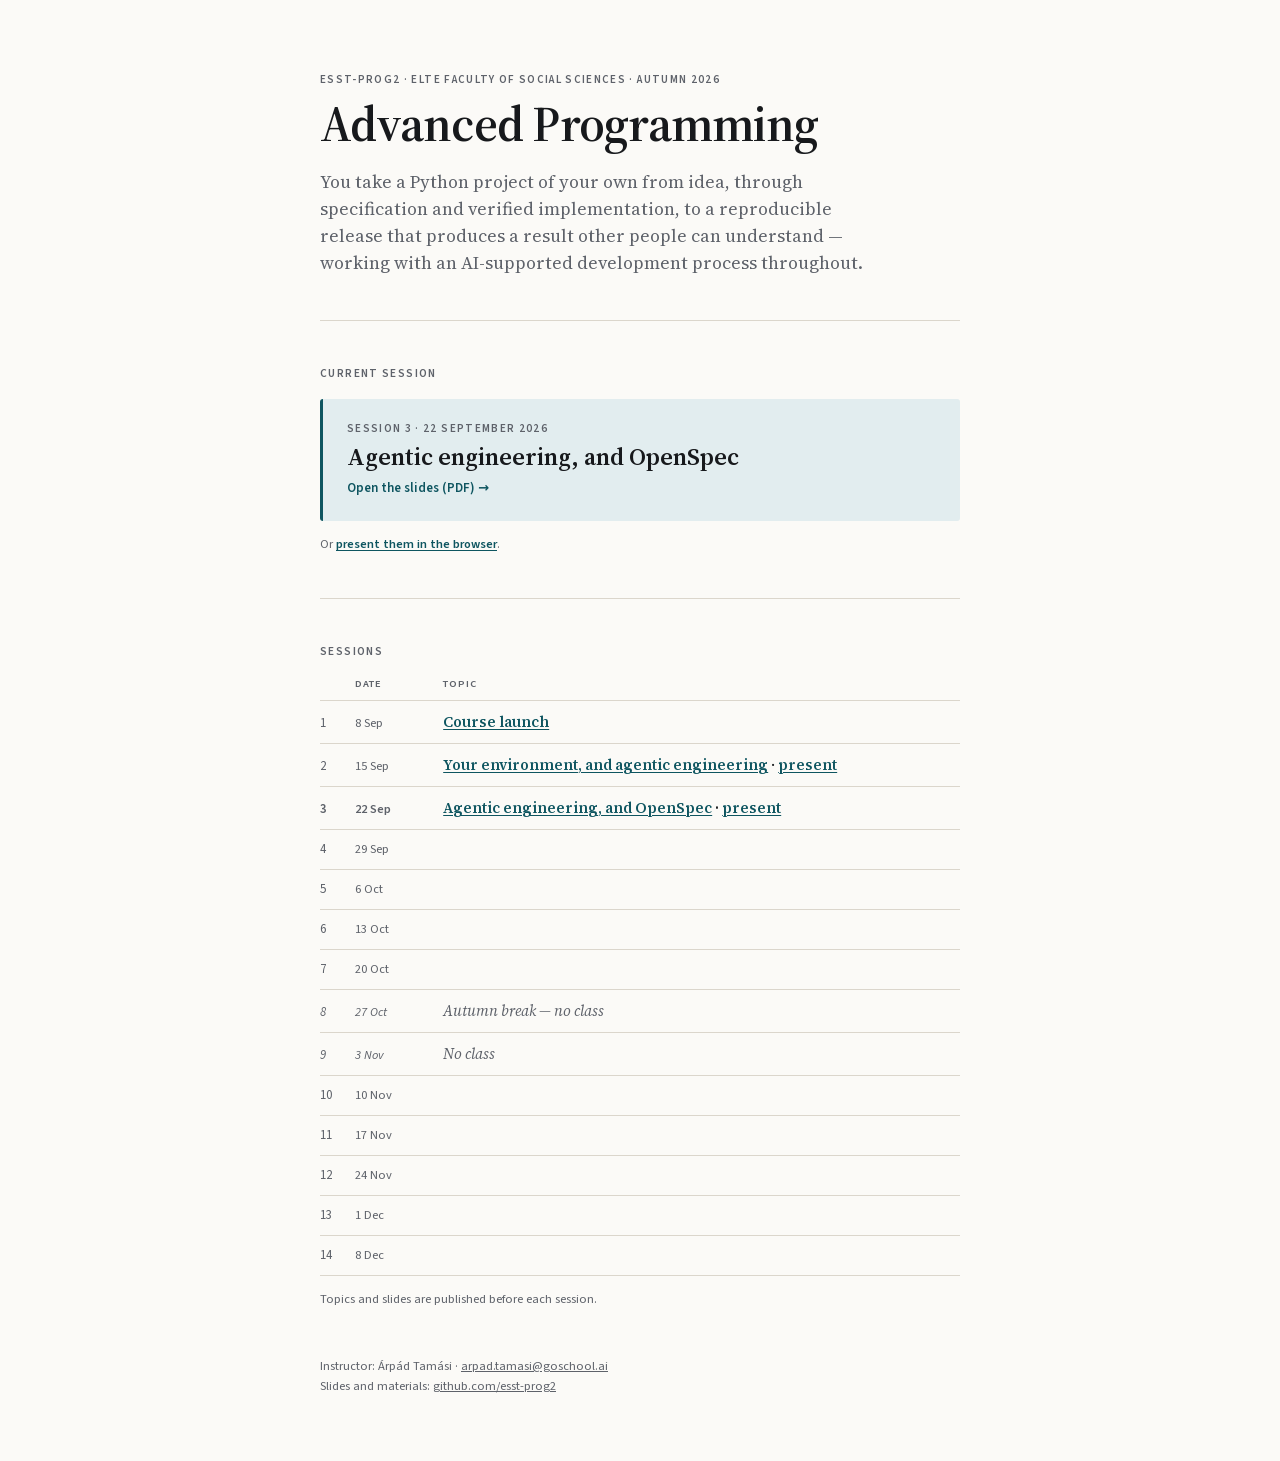
==== index.html @ 3ba5f566 "Session 3 slides: agentic engineering and OpenSpec (HTML without notes, PDF)" ====
<!doctype html>
<html lang="en">
<meta charset="utf-8">
<meta name="viewport" content="width=device-width, initial-scale=1">
<title>Advanced Programming (ESST-PROG2) — ELTE, Autumn 2026</title>
<meta name="description" content="Course page: slides, sessions and materials. ELTE TáTK, Department of Statistics, 2026/27/1.">
<link rel="stylesheet" href="betuk/betuk.css">
<style>
:root{
  --papir:#FBFAF7; --papir-melyebb:#F1EEE7; --tinta:#17191C; --tinta-halvany:#5E626A;
  --vonal:#DBD6CC; --allitas:#9A6B10; --allitas-halvany:#F6EEDC;
  --meres:#0E5560; --meres-halvany:#E2EDEF;
  --betu-proza:"Source Serif 4",Charter,Georgia,serif;
  --betu-jelzes:"Source Sans 3",-apple-system,"Segoe UI",system-ui,sans-serif;
  --betu-kod:"Source Code Pro",ui-monospace,Menlo,monospace;
}
@media (prefers-color-scheme:dark){
  :root{
    --papir:#14161A; --papir-melyebb:#1E2127; --tinta:#F2F0EB; --tinta-halvany:#A2A7B0;
    --vonal:#343941; --allitas:#E0B45A; --allitas-halvany:#2A2418;
    --meres:#7FC3CE; --meres-halvany:#12262B;
  }
}
*{box-sizing:border-box}
body{margin:0;background:var(--papir);color:var(--tinta);
  font-family:var(--betu-proza);font-size:19px;line-height:1.5;
  -webkit-font-smoothing:antialiased}
.wrap{max-width:44rem;margin:0 auto;padding:clamp(2rem,6vw,4.5rem) clamp(1.1rem,5vw,2rem) 4rem}
.jelzes{font-family:var(--betu-jelzes);font-size:.7rem;font-weight:600;
  letter-spacing:.12em;text-transform:uppercase;color:var(--tinta-halvany)}
h1{font-size:clamp(2.1rem,7vw,3.1rem);line-height:1.1;font-weight:600;
  margin:.5rem 0 0;letter-spacing:-.015em}
.lead{font-size:1.12rem;color:var(--tinta-halvany);margin:1.1rem 0 0;max-width:34rem}
hr{border:0;border-top:1px solid var(--vonal);margin:2.75rem 0}
h2{font-family:var(--betu-jelzes);font-size:.72rem;font-weight:600;letter-spacing:.12em;
  text-transform:uppercase;color:var(--tinta-halvany);margin:0 0 1rem}

/* current session card */
.most{display:block;text-decoration:none;color:inherit;
  background:var(--meres-halvany);border-left:3px solid var(--meres);
  padding:1.4rem 1.5rem;border-radius:3px;transition:transform .12s ease}
.most:hover{transform:translateX(2px)}
.most .cim{font-size:1.5rem;font-weight:600;line-height:1.2;margin:.3rem 0 .45rem}
.most .nyil{font-family:var(--betu-jelzes);font-size:.82rem;font-weight:600;color:var(--meres)}

/* schedule */
table{width:100%;border-collapse:collapse;font-size:.92rem}
th{font-family:var(--betu-jelzes);font-size:.66rem;font-weight:600;letter-spacing:.1em;
  text-transform:uppercase;color:var(--tinta-halvany);text-align:left;
  padding:0 .7rem .5rem 0;border-bottom:1px solid var(--vonal)}
td{padding:.62rem .7rem .62rem 0;border-bottom:1px solid var(--vonal);vertical-align:baseline}
td:first-child{font-family:var(--betu-jelzes);font-size:.8rem;color:var(--tinta-halvany);
  width:2.2rem;font-variant-numeric:tabular-nums}
td.datum{font-family:var(--betu-jelzes);font-size:.78rem;color:var(--tinta-halvany);
  white-space:nowrap;width:5.5rem}
tr.szunet td{color:var(--tinta-halvany);font-style:italic}
tr.most-sor td{font-weight:600}
a{color:var(--meres)}
a.dia{font-weight:600;text-decoration-thickness:1px;text-underline-offset:2px}
.megj{font-family:var(--betu-jelzes);font-size:.78rem;color:var(--tinta-halvany);margin:.9rem 0 0}
footer{margin-top:3rem;font-family:var(--betu-jelzes);font-size:.78rem;
  color:var(--tinta-halvany);line-height:1.6}
footer a{color:var(--tinta-halvany)}
</style>

<div class="wrap">
  <header>
    <div class="jelzes">ESST-PROG2 · ELTE Faculty of Social Sciences · Autumn 2026</div>
    <h1>Advanced&nbsp;Programming</h1>
    <p class="lead">You take a Python project of your own from idea, through
    specification and verified implementation, to a reproducible release that
    produces a result other people can understand — working with an AI-supported
    development process throughout.</p>
  </header>

  <hr>

  <h2>Current session</h2>
  <a class="most" href="03.pdf">
    <div class="jelzes">Session 3 · 22 September 2026</div>
    <div class="cim">Agentic engineering, and OpenSpec</div>
    <div class="nyil">Open the slides (PDF) →</div>
  </a>
  <p class="megj">Or <a class="dia" href="03.html">present them in the browser</a>.</p>

  <hr>

  <h2>Sessions</h2>
  <table>
    <thead><tr><th></th><th>Date</th><th>Topic</th></tr></thead>
    <tbody>
      <tr><td>1</td><td class="datum">8 Sep</td><td><a class="dia" href="01.pdf">Course launch</a></td></tr>
      <tr><td>2</td><td class="datum">15 Sep</td><td><a class="dia" href="02.pdf">Your environment, and agentic engineering</a> · <a class="dia" href="02.html">present</a></td></tr>
      <tr class="most-sor"><td>3</td><td class="datum">22 Sep</td><td><a class="dia" href="03.pdf">Agentic engineering, and OpenSpec</a> · <a class="dia" href="03.html">present</a></td></tr>
      <tr><td>4</td><td class="datum">29 Sep</td><td></td></tr>
      <tr><td>5</td><td class="datum">6 Oct</td><td></td></tr>
      <tr><td>6</td><td class="datum">13 Oct</td><td></td></tr>
      <tr><td>7</td><td class="datum">20 Oct</td><td></td></tr>
      <tr class="szunet"><td>8</td><td class="datum">27 Oct</td><td>Autumn break — no class</td></tr>
      <tr class="szunet"><td>9</td><td class="datum">3 Nov</td><td>No class</td></tr>
      <tr><td>10</td><td class="datum">10 Nov</td><td></td></tr>
      <tr><td>11</td><td class="datum">17 Nov</td><td></td></tr>
      <tr><td>12</td><td class="datum">24 Nov</td><td></td></tr>
      <tr><td>13</td><td class="datum">1 Dec</td><td></td></tr>
      <tr><td>14</td><td class="datum">8 Dec</td><td></td></tr>
    </tbody>
  </table>
  <p class="megj">Topics and slides are published before each session.</p>

  <footer>
    Instructor: Árpád Tamási · <a href="mailto:arpad.tamasi@goschool.ai">arpad.tamasi@goschool.ai</a><br>
    Slides and materials: <a href="https://github.com/esst-prog2">github.com/esst-prog2</a>
  </footer>
</div>
---- betuk/betuk.css ----
/* Source Serif 4 · latin-ext · italic */
@font-face {
  font-family: 'Source Serif 4';
  font-style: italic;
  font-weight: 300 700;
  font-display: swap;
  src: url(./SourceSerif4-latin-ext-italic.woff2) format('woff2');
  unicode-range: U+0100-02BA, U+02BD-02C5, U+02C7-02CC, U+02CE-02D7, U+02DD-02FF, U+0304, U+0308, U+0329, U+1D00-1DBF, U+1E00-1E9F, U+1EF2-1EFF, U+2020, U+20A0-20AB, U+20AD-20C0, U+2113, U+2C60-2C7F, U+A720-A7FF;
}

/* Source Serif 4 · latin · italic */
@font-face {
  font-family: 'Source Serif 4';
  font-style: italic;
  font-weight: 300 700;
  font-display: swap;
  src: url(./SourceSerif4-latin-italic.woff2) format('woff2');
  unicode-range: U+0000-00FF, U+0131, U+0152-0153, U+02BB-02BC, U+02C6, U+02DA, U+02DC, U+0304, U+0308, U+0329, U+2000-206F, U+20AC, U+2122, U+2191, U+2193, U+2212, U+2215, U+FEFF, U+FFFD;
}

/* Source Serif 4 · latin-ext */
@font-face {
  font-family: 'Source Serif 4';
  font-style: normal;
  font-weight: 300 700;
  font-display: swap;
  src: url(./SourceSerif4-latin-ext.woff2) format('woff2');
  unicode-range: U+0100-02BA, U+02BD-02C5, U+02C7-02CC, U+02CE-02D7, U+02DD-02FF, U+0304, U+0308, U+0329, U+1D00-1DBF, U+1E00-1E9F, U+1EF2-1EFF, U+2020, U+20A0-20AB, U+20AD-20C0, U+2113, U+2C60-2C7F, U+A720-A7FF;
}

/* Source Serif 4 · latin */
@font-face {
  font-family: 'Source Serif 4';
  font-style: normal;
  font-weight: 300 700;
  font-display: swap;
  src: url(./SourceSerif4-latin.woff2) format('woff2');
  unicode-range: U+0000-00FF, U+0131, U+0152-0153, U+02BB-02BC, U+02C6, U+02DA, U+02DC, U+0304, U+0308, U+0329, U+2000-206F, U+20AC, U+2122, U+2191, U+2193, U+2212, U+2215, U+FEFF, U+FFFD;
}

/* Source Sans 3 · latin-ext · italic */
@font-face {
  font-family: 'Source Sans 3';
  font-style: italic;
  font-weight: 300 700;
  font-display: swap;
  src: url(./SourceSans3-latin-ext-italic.woff2) format('woff2');
  unicode-range: U+0100-02BA, U+02BD-02C5, U+02C7-02CC, U+02CE-02D7, U+02DD-02FF, U+0304, U+0308, U+0329, U+1D00-1DBF, U+1E00-1E9F, U+1EF2-1EFF, U+2020, U+20A0-20AB, U+20AD-20C0, U+2113, U+2C60-2C7F, U+A720-A7FF;
}

/* Source Sans 3 · latin · italic */
@font-face {
  font-family: 'Source Sans 3';
  font-style: italic;
  font-weight: 300 700;
  font-display: swap;
  src: url(./SourceSans3-latin-italic.woff2) format('woff2');
  unicode-range: U+0000-00FF, U+0131, U+0152-0153, U+02BB-02BC, U+02C6, U+02DA, U+02DC, U+0304, U+0308, U+0329, U+2000-206F, U+20AC, U+2122, U+2191, U+2193, U+2212, U+2215, U+FEFF, U+FFFD;
}

/* Source Sans 3 · latin-ext */
@font-face {
  font-family: 'Source Sans 3';
  font-style: normal;
  font-weight: 300 700;
  font-display: swap;
  src: url(./SourceSans3-latin-ext.woff2) format('woff2');
  unicode-range: U+0100-02BA, U+02BD-02C5, U+02C7-02CC, U+02CE-02D7, U+02DD-02FF, U+0304, U+0308, U+0329, U+1D00-1DBF, U+1E00-1E9F, U+1EF2-1EFF, U+2020, U+20A0-20AB, U+20AD-20C0, U+2113, U+2C60-2C7F, U+A720-A7FF;
}

/* Source Sans 3 · latin */
@font-face {
  font-family: 'Source Sans 3';
  font-style: normal;
  font-weight: 300 700;
  font-display: swap;
  src: url(./SourceSans3-latin.woff2) format('woff2');
  unicode-range: U+0000-00FF, U+0131, U+0152-0153, U+02BB-02BC, U+02C6, U+02DA, U+02DC, U+0304, U+0308, U+0329, U+2000-206F, U+20AC, U+2122, U+2191, U+2193, U+2212, U+2215, U+FEFF, U+FFFD;
}

/* Source Code Pro · latin-ext */
@font-face {
  font-family: 'Source Code Pro';
  font-style: normal;
  font-weight: 400 600;
  font-display: swap;
  src: url(./SourceCodePro-latin-ext.woff2) format('woff2');
  unicode-range: U+0100-02BA, U+02BD-02C5, U+02C7-02CC, U+02CE-02D7, U+02DD-02FF, U+0304, U+0308, U+0329, U+1D00-1DBF, U+1E00-1E9F, U+1EF2-1EFF, U+2020, U+20A0-20AB, U+20AD-20C0, U+2113, U+2C60-2C7F, U+A720-A7FF;
}

/* Source Code Pro · latin */
@font-face {
  font-family: 'Source Code Pro';
  font-style: normal;
  font-weight: 400 600;
  font-display: swap;
  src: url(./SourceCodePro-latin.woff2) format('woff2');
  unicode-range: U+0000-00FF, U+0131, U+0152-0153, U+02BB-02BC, U+02C6, U+02DA, U+02DC, U+0304, U+0308, U+0329, U+2000-206F, U+20AC, U+2122, U+2191, U+2193, U+2212, U+2215, U+FEFF, U+FFFD;
}
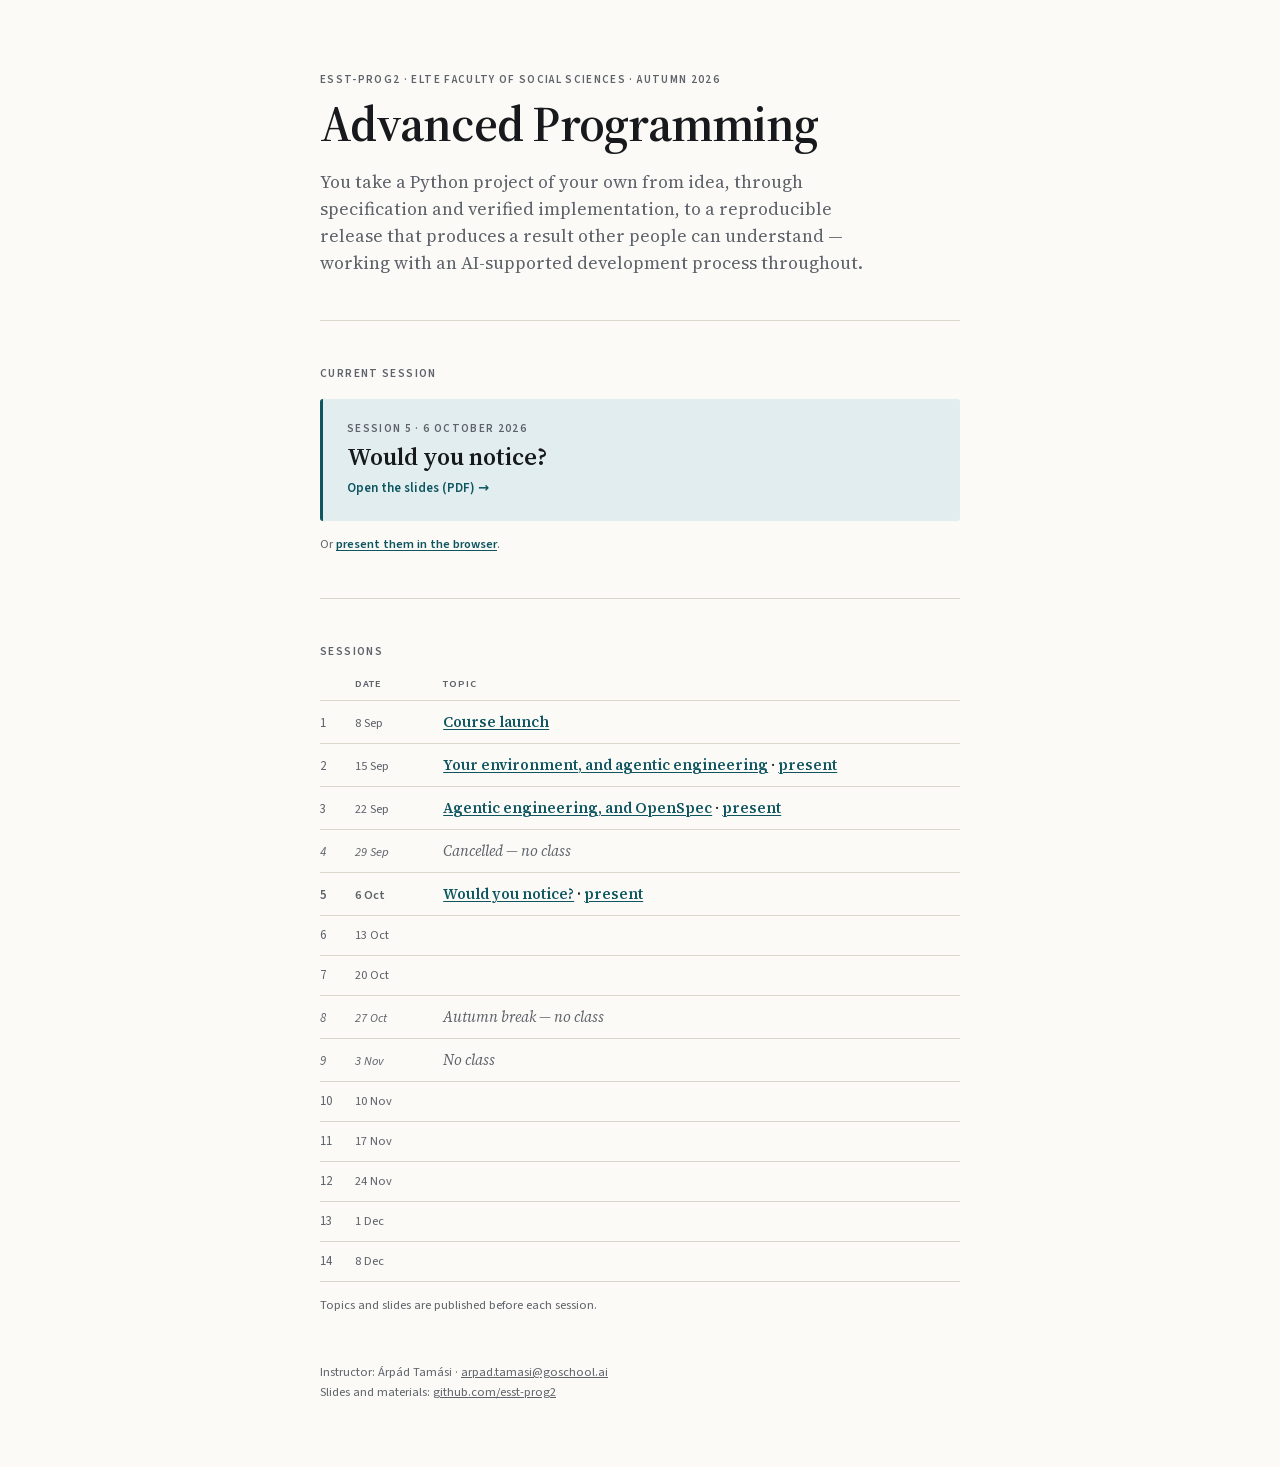
==== commit 782582d3: "Session 5 slides: Would you notice? (HTML without notes, PDF); 29 Sep cancelled" ====
--- a/index.html
+++ b/index.html
@@ -76,12 +76,12 @@
   <hr>
 
   <h2>Current session</h2>
-  <a class="most" href="03.pdf">
-    <div class="jelzes">Session 3 · 22 September 2026</div>
-    <div class="cim">Agentic engineering, and OpenSpec</div>
+  <a class="most" href="05.pdf">
+    <div class="jelzes">Session 5 · 6 October 2026</div>
+    <div class="cim">Would you notice?</div>
     <div class="nyil">Open the slides (PDF) →</div>
   </a>
-  <p class="megj">Or <a class="dia" href="03.html">present them in the browser</a>.</p>
+  <p class="megj">Or <a class="dia" href="05.html">present them in the browser</a>.</p>
 
   <hr>
 
@@ -91,9 +91,9 @@
     <tbody>
       <tr><td>1</td><td class="datum">8 Sep</td><td><a class="dia" href="01.pdf">Course launch</a></td></tr>
       <tr><td>2</td><td class="datum">15 Sep</td><td><a class="dia" href="02.pdf">Your environment, and agentic engineering</a> · <a class="dia" href="02.html">present</a></td></tr>
-      <tr class="most-sor"><td>3</td><td class="datum">22 Sep</td><td><a class="dia" href="03.pdf">Agentic engineering, and OpenSpec</a> · <a class="dia" href="03.html">present</a></td></tr>
-      <tr><td>4</td><td class="datum">29 Sep</td><td></td></tr>
-      <tr><td>5</td><td class="datum">6 Oct</td><td></td></tr>
+      <tr><td>3</td><td class="datum">22 Sep</td><td><a class="dia" href="03.pdf">Agentic engineering, and OpenSpec</a> · <a class="dia" href="03.html">present</a></td></tr>
+      <tr class="szunet"><td>4</td><td class="datum">29 Sep</td><td>Cancelled — no class</td></tr>
+      <tr class="most-sor"><td>5</td><td class="datum">6 Oct</td><td><a class="dia" href="05.pdf">Would you notice?</a> · <a class="dia" href="05.html">present</a></td></tr>
       <tr><td>6</td><td class="datum">13 Oct</td><td></td></tr>
       <tr><td>7</td><td class="datum">20 Oct</td><td></td></tr>
       <tr class="szunet"><td>8</td><td class="datum">27 Oct</td><td>Autumn break — no class</td></tr>
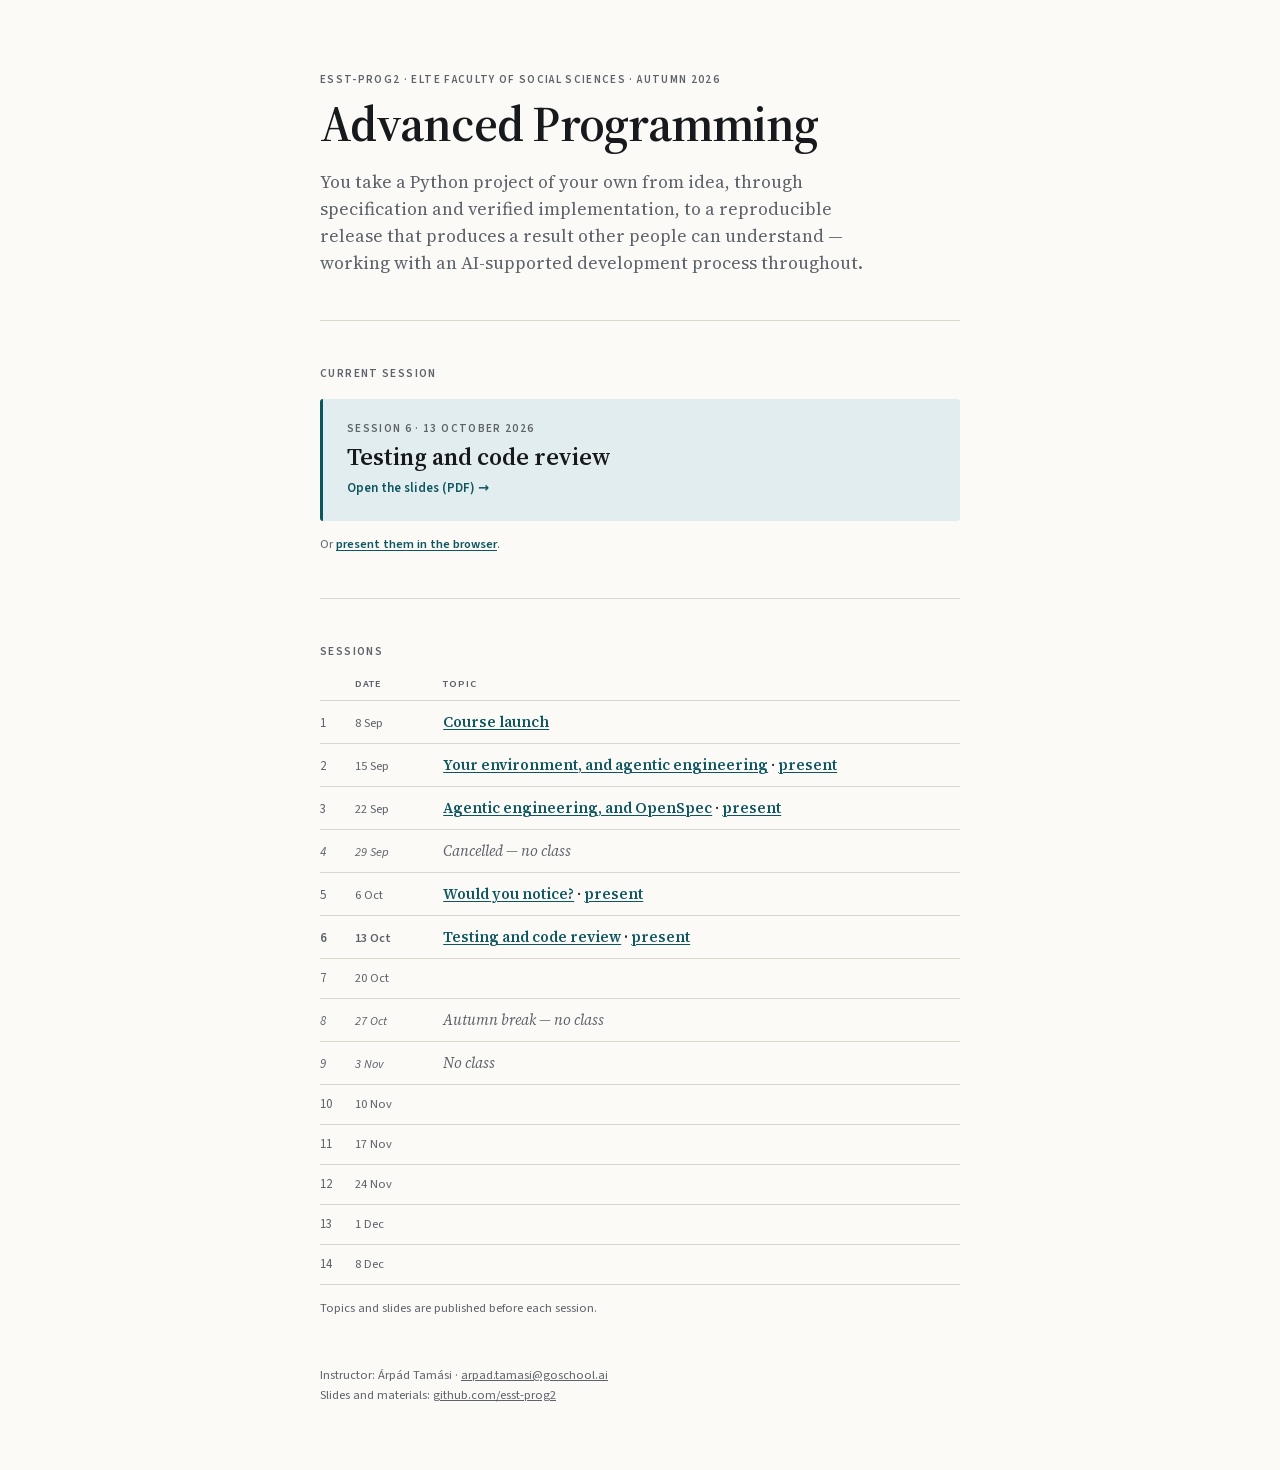
==== commit aa01fa7f: "Session 6 slides: testing and code review" ====
--- a/index.html
+++ b/index.html
@@ -76,12 +76,12 @@
   <hr>
 
   <h2>Current session</h2>
-  <a class="most" href="05.pdf">
-    <div class="jelzes">Session 5 · 6 October 2026</div>
-    <div class="cim">Would you notice?</div>
+  <a class="most" href="06.pdf">
+    <div class="jelzes">Session 6 · 13 October 2026</div>
+    <div class="cim">Testing and code review</div>
     <div class="nyil">Open the slides (PDF) →</div>
   </a>
-  <p class="megj">Or <a class="dia" href="05.html">present them in the browser</a>.</p>
+  <p class="megj">Or <a class="dia" href="06.html">present them in the browser</a>.</p>
 
   <hr>
 
@@ -93,8 +93,8 @@
       <tr><td>2</td><td class="datum">15 Sep</td><td><a class="dia" href="02.pdf">Your environment, and agentic engineering</a> · <a class="dia" href="02.html">present</a></td></tr>
       <tr><td>3</td><td class="datum">22 Sep</td><td><a class="dia" href="03.pdf">Agentic engineering, and OpenSpec</a> · <a class="dia" href="03.html">present</a></td></tr>
       <tr class="szunet"><td>4</td><td class="datum">29 Sep</td><td>Cancelled — no class</td></tr>
-      <tr class="most-sor"><td>5</td><td class="datum">6 Oct</td><td><a class="dia" href="05.pdf">Would you notice?</a> · <a class="dia" href="05.html">present</a></td></tr>
-      <tr><td>6</td><td class="datum">13 Oct</td><td></td></tr>
+      <tr><td>5</td><td class="datum">6 Oct</td><td><a class="dia" href="05.pdf">Would you notice?</a> · <a class="dia" href="05.html">present</a></td></tr>
+      <tr class="most-sor"><td>6</td><td class="datum">13 Oct</td><td><a class="dia" href="06.pdf">Testing and code review</a> · <a class="dia" href="06.html">present</a></td></tr>
       <tr><td>7</td><td class="datum">20 Oct</td><td></td></tr>
       <tr class="szunet"><td>8</td><td class="datum">27 Oct</td><td>Autumn break — no class</td></tr>
       <tr class="szunet"><td>9</td><td class="datum">3 Nov</td><td>No class</td></tr>
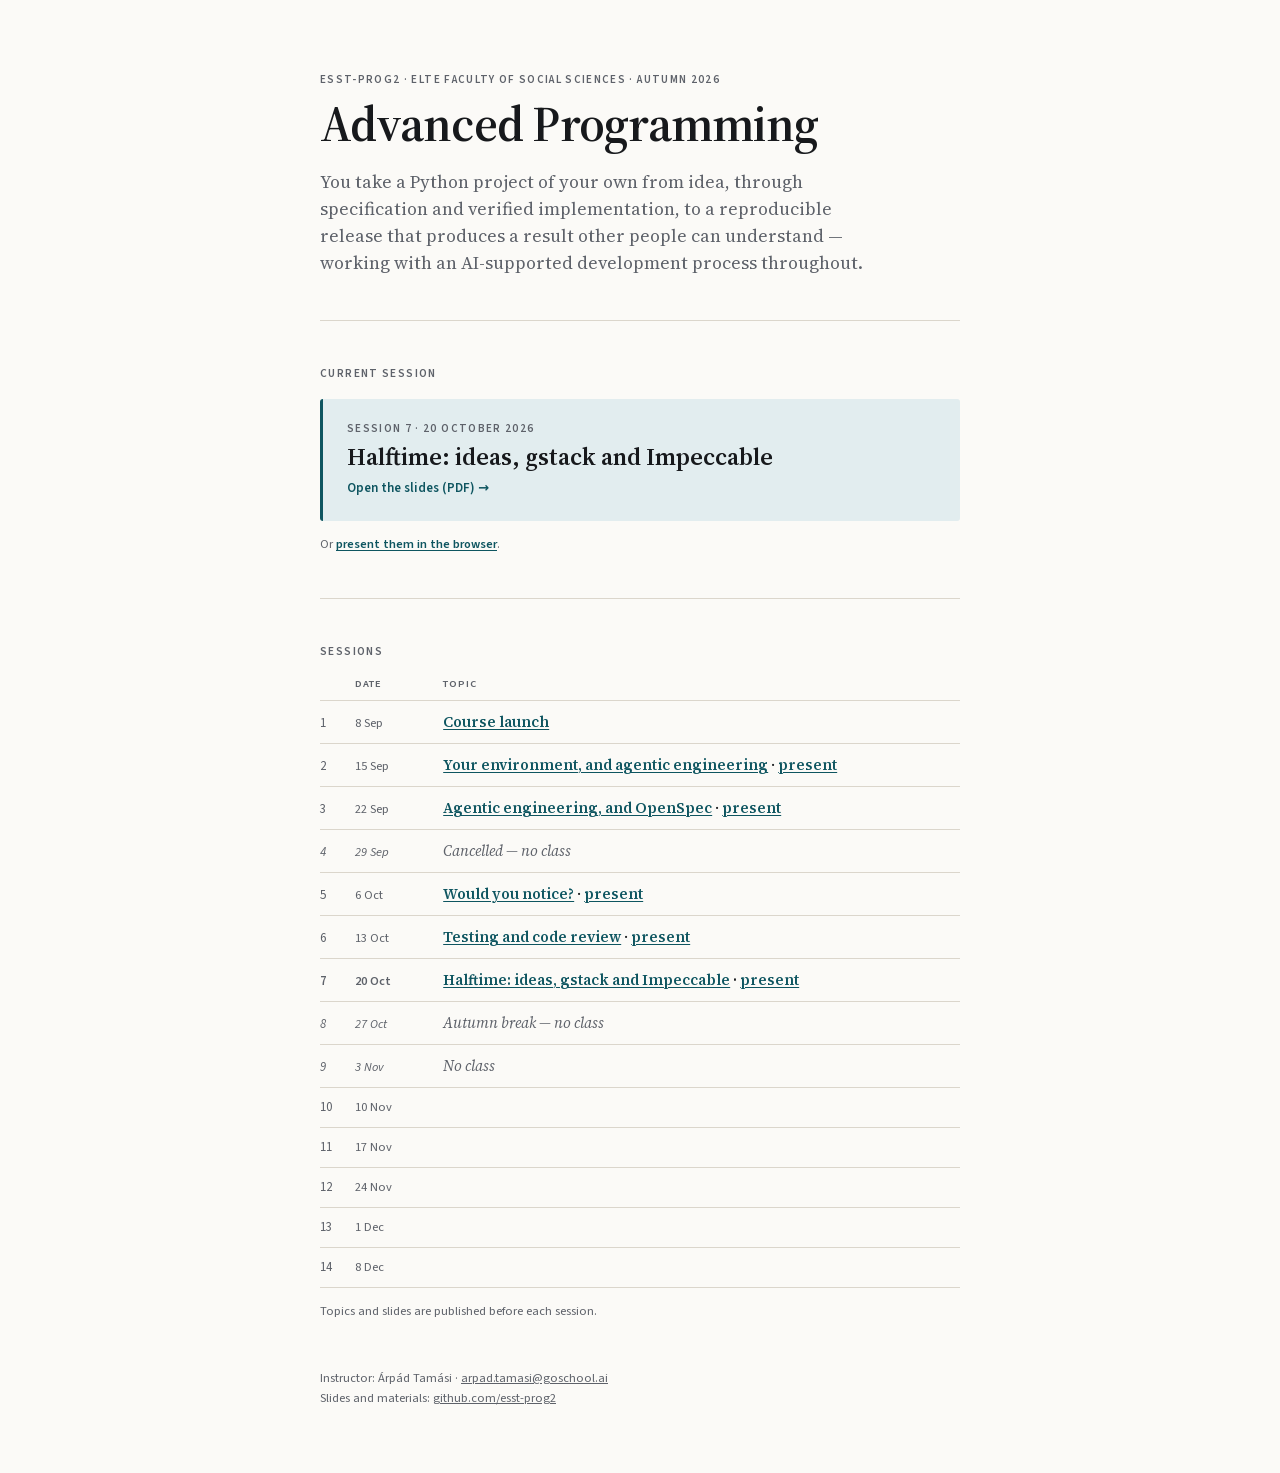
==== commit 759dda25: "Session 7 slides: halftime, ideas, gstack and Impeccable" ====
--- a/index.html
+++ b/index.html
@@ -76,12 +76,12 @@
   <hr>
 
   <h2>Current session</h2>
-  <a class="most" href="06.pdf">
-    <div class="jelzes">Session 6 · 13 October 2026</div>
-    <div class="cim">Testing and code review</div>
+  <a class="most" href="07.pdf">
+    <div class="jelzes">Session 7 · 20 October 2026</div>
+    <div class="cim">Halftime: ideas, gstack and Impeccable</div>
     <div class="nyil">Open the slides (PDF) →</div>
   </a>
-  <p class="megj">Or <a class="dia" href="06.html">present them in the browser</a>.</p>
+  <p class="megj">Or <a class="dia" href="07.html">present them in the browser</a>.</p>
 
   <hr>
 
@@ -94,8 +94,8 @@
       <tr><td>3</td><td class="datum">22 Sep</td><td><a class="dia" href="03.pdf">Agentic engineering, and OpenSpec</a> · <a class="dia" href="03.html">present</a></td></tr>
       <tr class="szunet"><td>4</td><td class="datum">29 Sep</td><td>Cancelled — no class</td></tr>
       <tr><td>5</td><td class="datum">6 Oct</td><td><a class="dia" href="05.pdf">Would you notice?</a> · <a class="dia" href="05.html">present</a></td></tr>
-      <tr class="most-sor"><td>6</td><td class="datum">13 Oct</td><td><a class="dia" href="06.pdf">Testing and code review</a> · <a class="dia" href="06.html">present</a></td></tr>
-      <tr><td>7</td><td class="datum">20 Oct</td><td></td></tr>
+      <tr><td>6</td><td class="datum">13 Oct</td><td><a class="dia" href="06.pdf">Testing and code review</a> · <a class="dia" href="06.html">present</a></td></tr>
+      <tr class="most-sor"><td>7</td><td class="datum">20 Oct</td><td><a class="dia" href="07.pdf">Halftime: ideas, gstack and Impeccable</a> · <a class="dia" href="07.html">present</a></td></tr>
       <tr class="szunet"><td>8</td><td class="datum">27 Oct</td><td>Autumn break — no class</td></tr>
       <tr class="szunet"><td>9</td><td class="datum">3 Nov</td><td>No class</td></tr>
       <tr><td>10</td><td class="datum">10 Nov</td><td></td></tr>
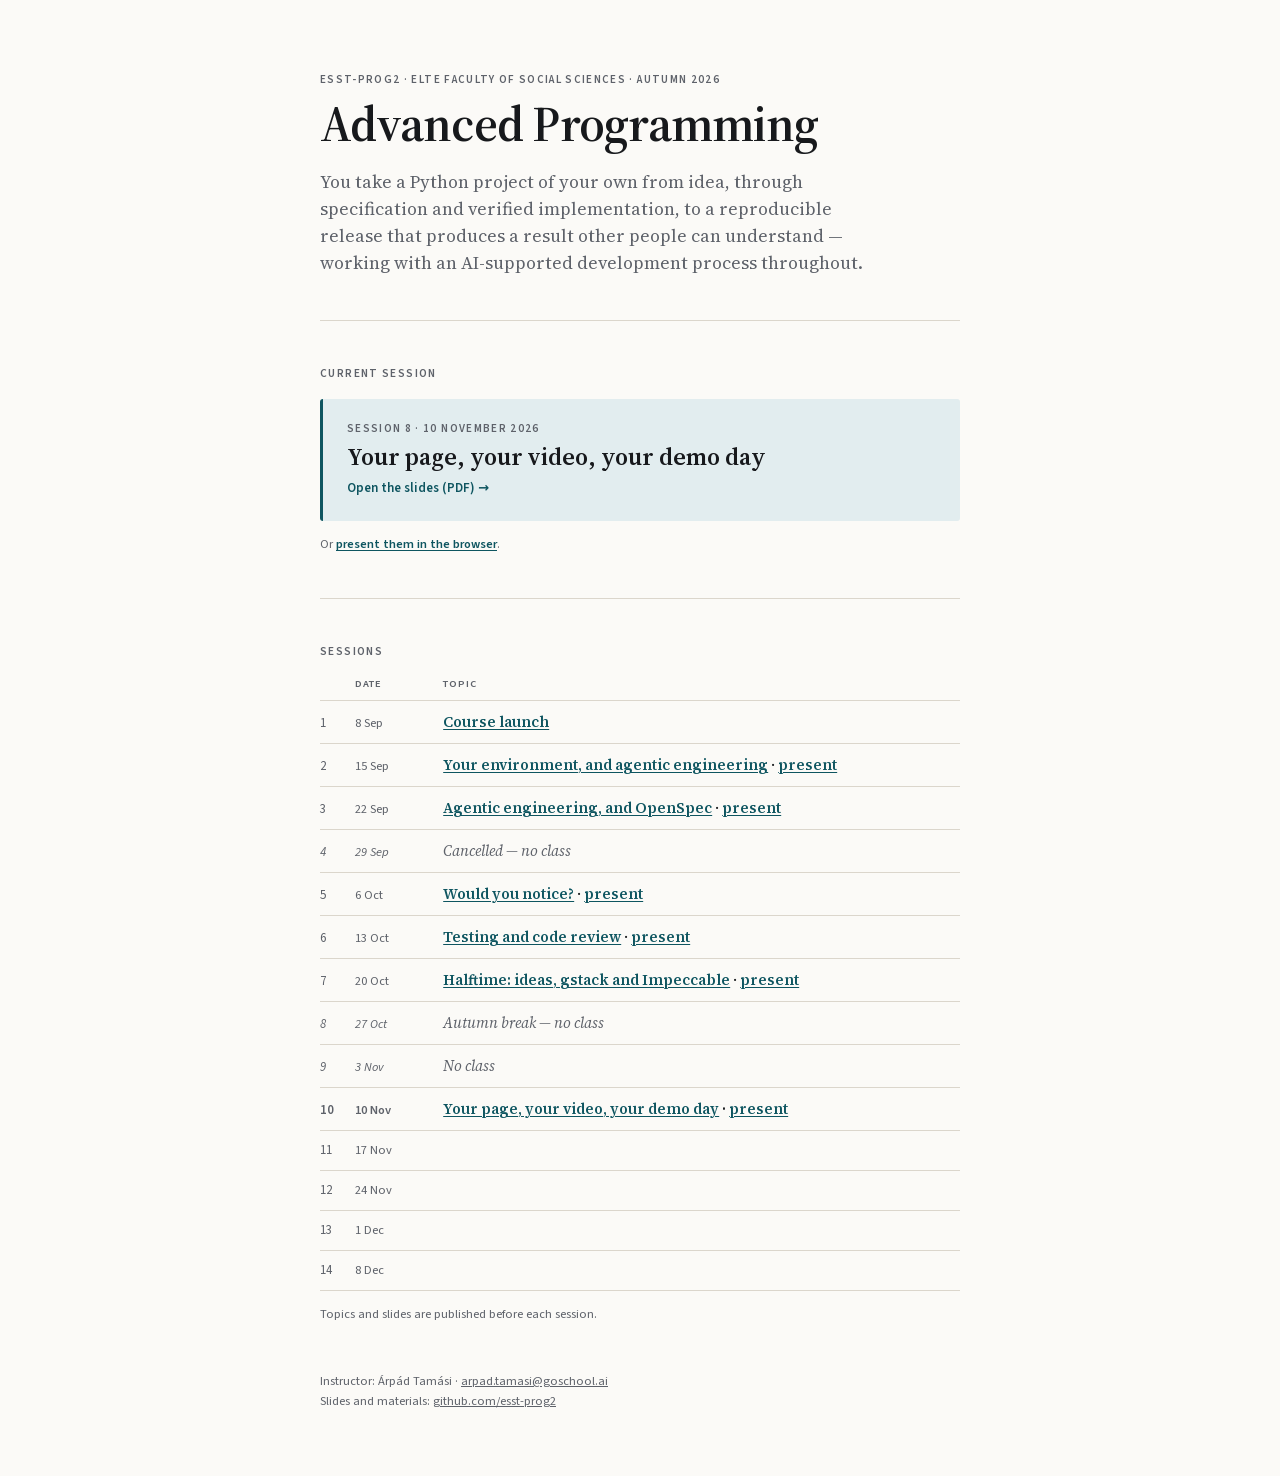
==== commit 4951ce66: "Session 8 slides: your page, your video, your demo day" ====
--- a/index.html
+++ b/index.html
@@ -76,12 +76,12 @@
   <hr>
 
   <h2>Current session</h2>
-  <a class="most" href="07.pdf">
-    <div class="jelzes">Session 7 · 20 October 2026</div>
-    <div class="cim">Halftime: ideas, gstack and Impeccable</div>
+  <a class="most" href="08.pdf">
+    <div class="jelzes">Session 8 · 10 November 2026</div>
+    <div class="cim">Your page, your video, your demo day</div>
     <div class="nyil">Open the slides (PDF) →</div>
   </a>
-  <p class="megj">Or <a class="dia" href="07.html">present them in the browser</a>.</p>
+  <p class="megj">Or <a class="dia" href="08.html">present them in the browser</a>.</p>
 
   <hr>
 
@@ -95,10 +95,10 @@
       <tr class="szunet"><td>4</td><td class="datum">29 Sep</td><td>Cancelled — no class</td></tr>
       <tr><td>5</td><td class="datum">6 Oct</td><td><a class="dia" href="05.pdf">Would you notice?</a> · <a class="dia" href="05.html">present</a></td></tr>
       <tr><td>6</td><td class="datum">13 Oct</td><td><a class="dia" href="06.pdf">Testing and code review</a> · <a class="dia" href="06.html">present</a></td></tr>
-      <tr class="most-sor"><td>7</td><td class="datum">20 Oct</td><td><a class="dia" href="07.pdf">Halftime: ideas, gstack and Impeccable</a> · <a class="dia" href="07.html">present</a></td></tr>
+      <tr><td>7</td><td class="datum">20 Oct</td><td><a class="dia" href="07.pdf">Halftime: ideas, gstack and Impeccable</a> · <a class="dia" href="07.html">present</a></td></tr>
       <tr class="szunet"><td>8</td><td class="datum">27 Oct</td><td>Autumn break — no class</td></tr>
       <tr class="szunet"><td>9</td><td class="datum">3 Nov</td><td>No class</td></tr>
-      <tr><td>10</td><td class="datum">10 Nov</td><td></td></tr>
+      <tr class="most-sor"><td>10</td><td class="datum">10 Nov</td><td><a class="dia" href="08.pdf">Your page, your video, your demo day</a> · <a class="dia" href="08.html">present</a></td></tr>
       <tr><td>11</td><td class="datum">17 Nov</td><td></td></tr>
       <tr><td>12</td><td class="datum">24 Nov</td><td></td></tr>
       <tr><td>13</td><td class="datum">1 Dec</td><td></td></tr>
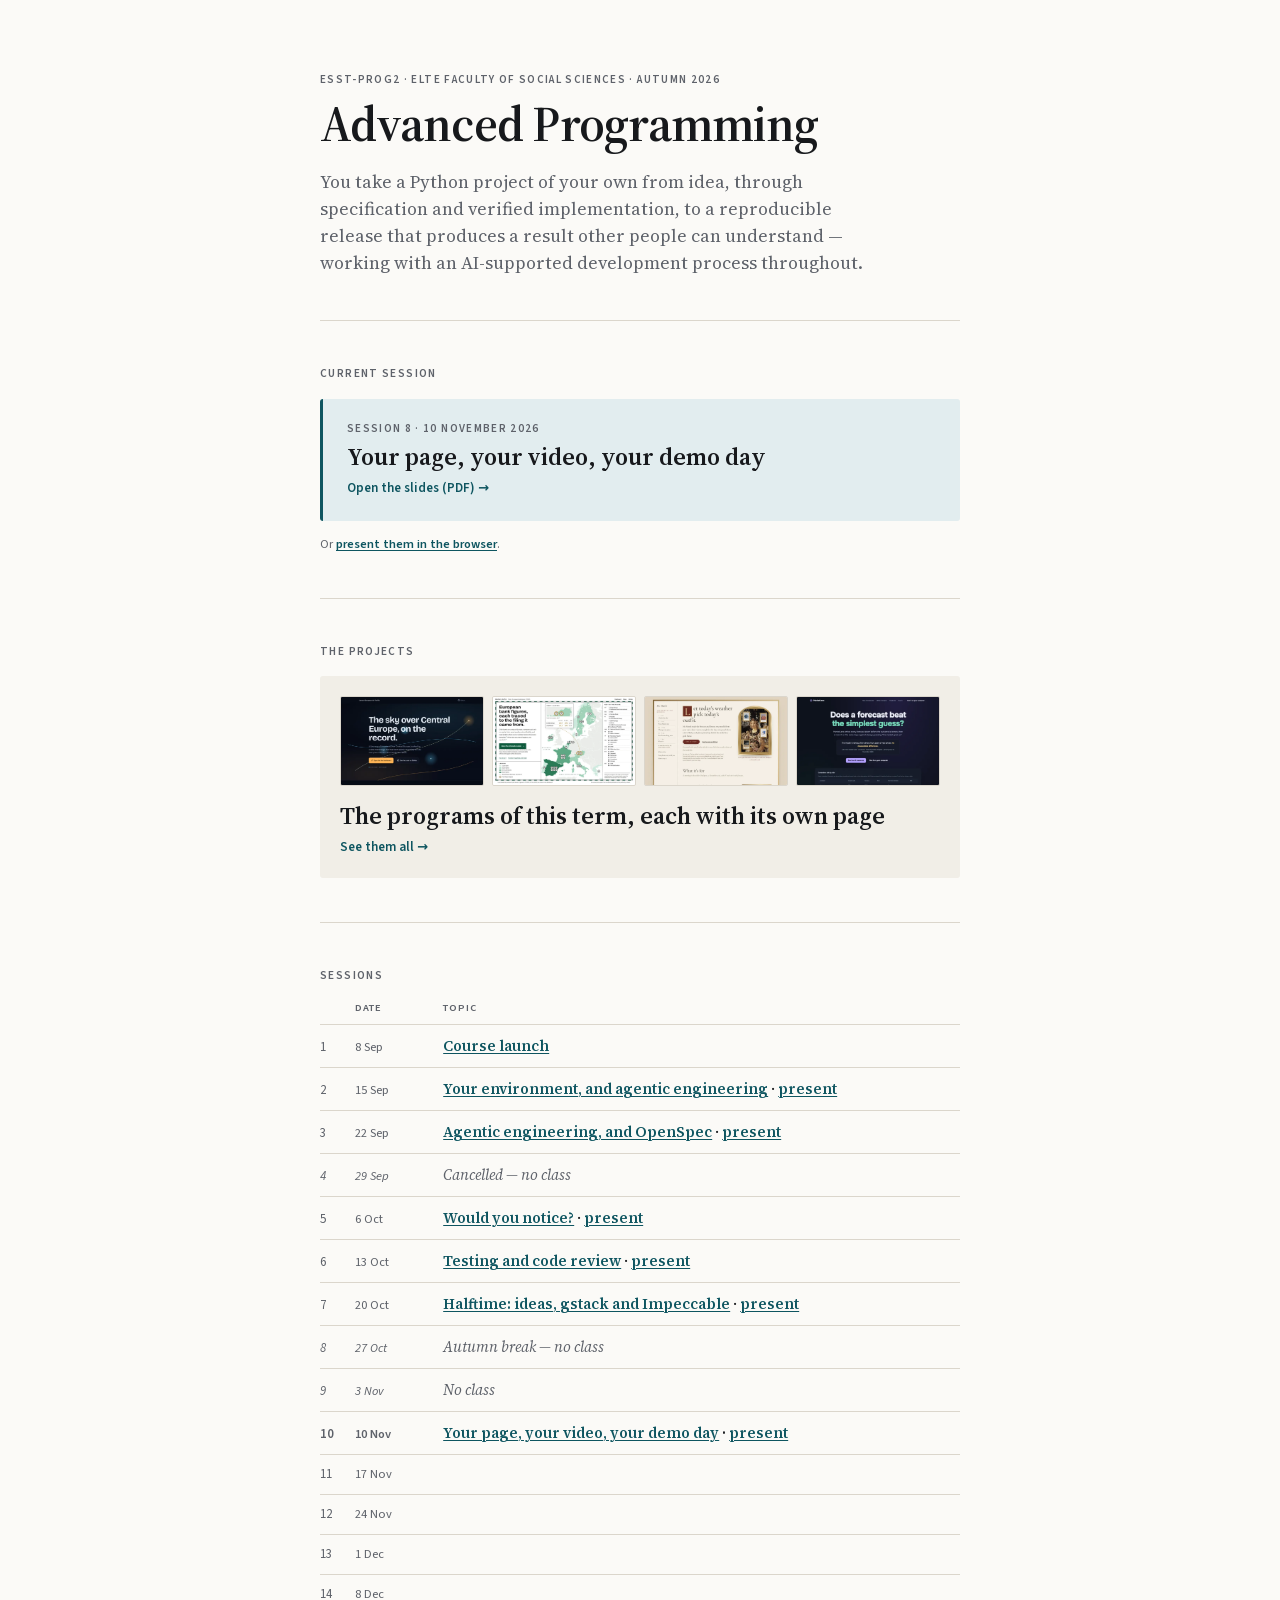
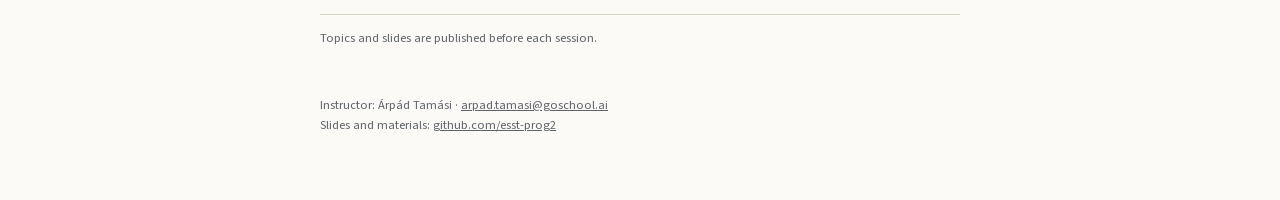
==== commit c9639fb5: "The projects: a gallery of the students' promo pages, linked from the home page" ====
--- a/index.html
+++ b/index.html
@@ -43,6 +43,17 @@
 .most .cim{font-size:1.5rem;font-weight:600;line-height:1.2;margin:.3rem 0 .45rem}
 .most .nyil{font-family:var(--betu-jelzes);font-size:.82rem;font-weight:600;color:var(--meres)}
 
+/* projects teaser */
+.projektek{background:var(--papir-melyebb);border-left:0;padding:1.25rem}
+.projektek:hover{transform:none}
+.projektek:hover .cim{color:var(--meres)}
+.projektek:focus-visible{outline:2px solid var(--meres);outline-offset:3px}
+.projektek .nyil{color:var(--meres)}
+.belyegek{display:grid;grid-template-columns:repeat(4,1fr);gap:.5rem;margin-bottom:1rem}
+.belyegek img{display:block;width:100%;aspect-ratio:8/5;object-fit:cover;object-position:top;
+  border:1px solid var(--vonal);border-radius:2px}
+@media (max-width:30rem){.belyegek{grid-template-columns:repeat(2,1fr)}}
+
 /* schedule */
 table{width:100%;border-collapse:collapse;font-size:.92rem}
 th{font-family:var(--betu-jelzes);font-size:.66rem;font-weight:600;letter-spacing:.1em;
@@ -85,6 +96,20 @@
 
   <hr>
 
+  <h2>The projects</h2>
+  <a class="most projektek" href="projects.html">
+    <span class="belyegek" aria-hidden="true">
+      <img src="projects/airplane-flight-data-viz.webp" alt="">
+      <img src="projects/bank-data.webp" alt="">
+      <img src="projects/ms-match.webp" alt="">
+      <img src="projects/marketlens.webp" alt="">
+    </span>
+    <div class="cim">The programs of this term, each with its own page</div>
+    <div class="nyil">See them all →</div>
+  </a>
+
+  <hr>
+
   <h2>Sessions</h2>
   <table>
     <thead><tr><th></th><th>Date</th><th>Topic</th></tr></thead>
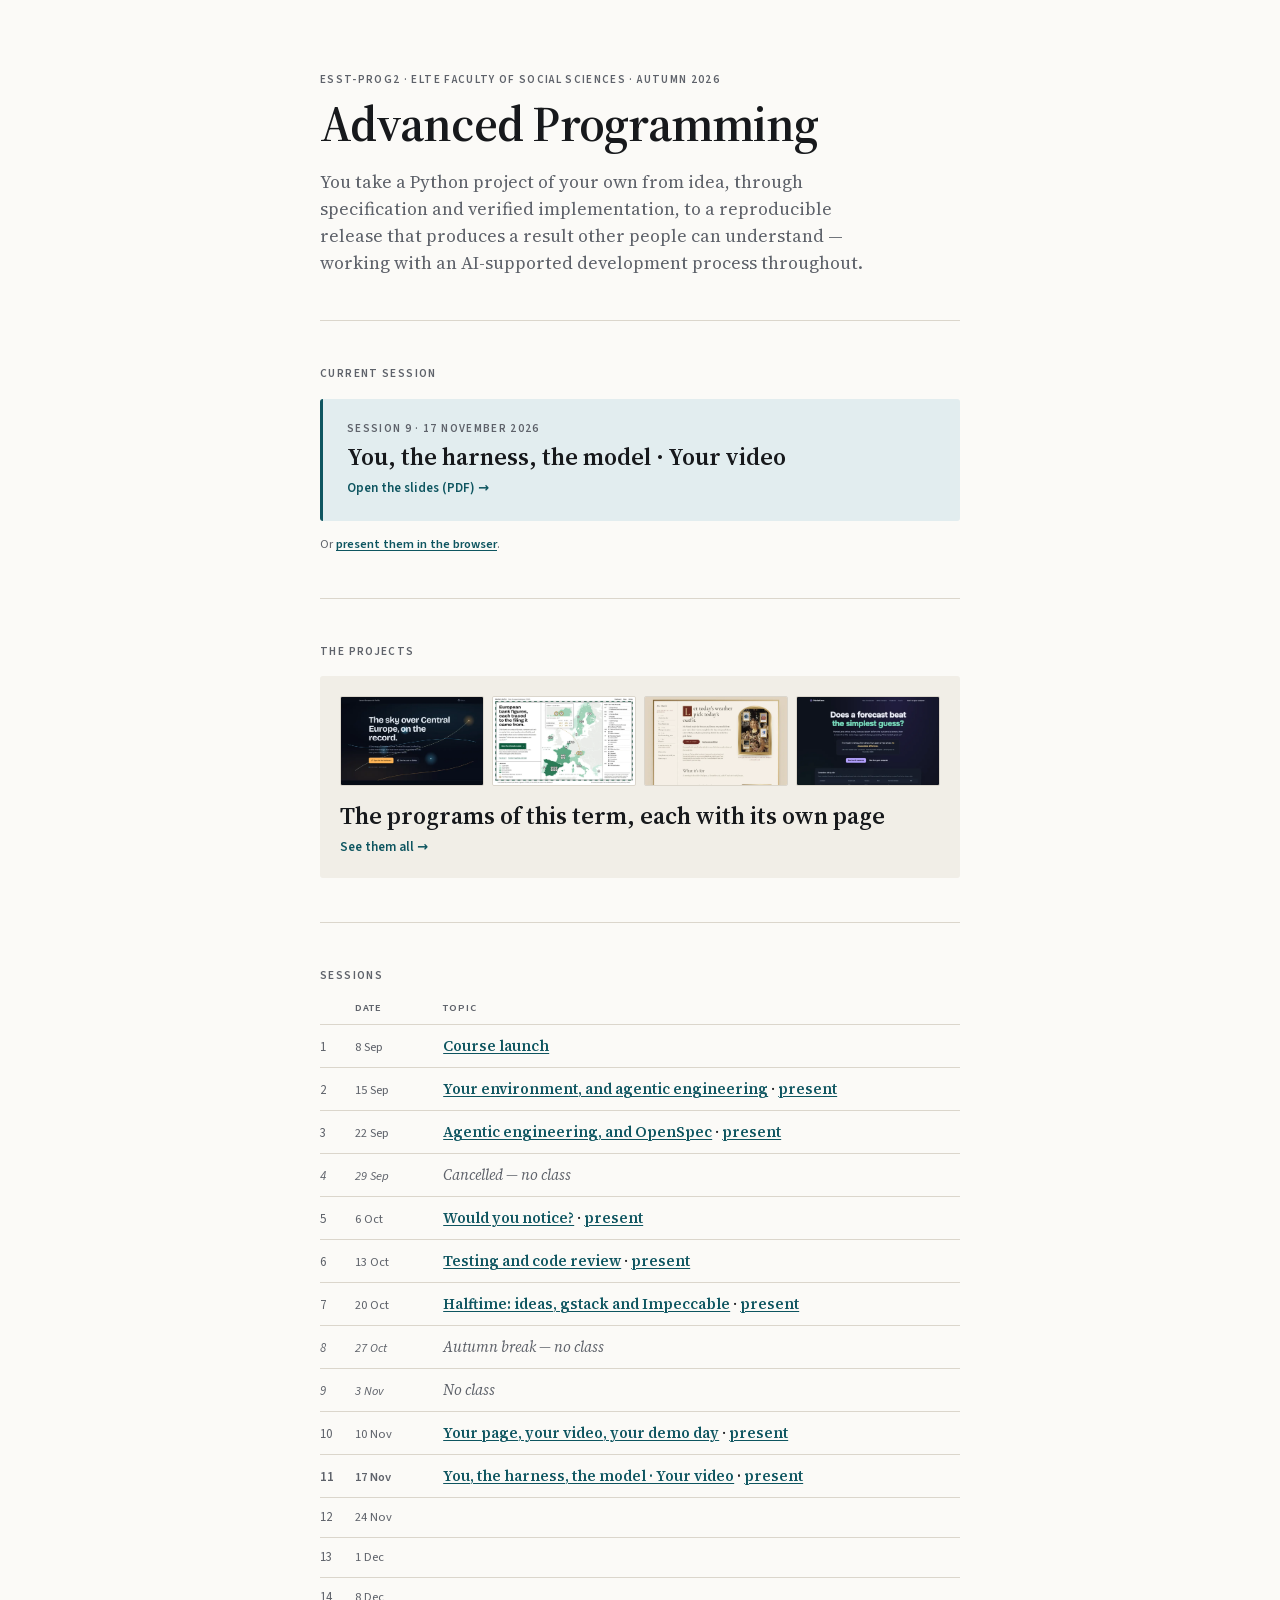
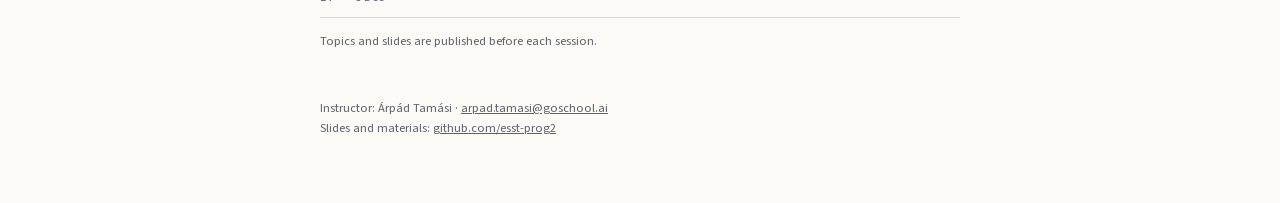
==== commit 77493047: "Session 9 slides: you, the harness, the model; your video" ====
--- a/index.html
+++ b/index.html
@@ -87,12 +87,12 @@
   <hr>
 
   <h2>Current session</h2>
-  <a class="most" href="08.pdf">
-    <div class="jelzes">Session 8 · 10 November 2026</div>
-    <div class="cim">Your page, your video, your demo day</div>
+  <a class="most" href="09.pdf">
+    <div class="jelzes">Session 9 · 17 November 2026</div>
+    <div class="cim">You, the harness, the model · Your video</div>
     <div class="nyil">Open the slides (PDF) →</div>
   </a>
-  <p class="megj">Or <a class="dia" href="08.html">present them in the browser</a>.</p>
+  <p class="megj">Or <a class="dia" href="09.html">present them in the browser</a>.</p>
 
   <hr>
 
@@ -123,8 +123,8 @@
       <tr><td>7</td><td class="datum">20 Oct</td><td><a class="dia" href="07.pdf">Halftime: ideas, gstack and Impeccable</a> · <a class="dia" href="07.html">present</a></td></tr>
       <tr class="szunet"><td>8</td><td class="datum">27 Oct</td><td>Autumn break — no class</td></tr>
       <tr class="szunet"><td>9</td><td class="datum">3 Nov</td><td>No class</td></tr>
-      <tr class="most-sor"><td>10</td><td class="datum">10 Nov</td><td><a class="dia" href="08.pdf">Your page, your video, your demo day</a> · <a class="dia" href="08.html">present</a></td></tr>
-      <tr><td>11</td><td class="datum">17 Nov</td><td></td></tr>
+      <tr><td>10</td><td class="datum">10 Nov</td><td><a class="dia" href="08.pdf">Your page, your video, your demo day</a> · <a class="dia" href="08.html">present</a></td></tr>
+      <tr class="most-sor"><td>11</td><td class="datum">17 Nov</td><td><a class="dia" href="09.pdf">You, the harness, the model · Your video</a> · <a class="dia" href="09.html">present</a></td></tr>
       <tr><td>12</td><td class="datum">24 Nov</td><td></td></tr>
       <tr><td>13</td><td class="datum">1 Dec</td><td></td></tr>
       <tr><td>14</td><td class="datum">8 Dec</td><td></td></tr>
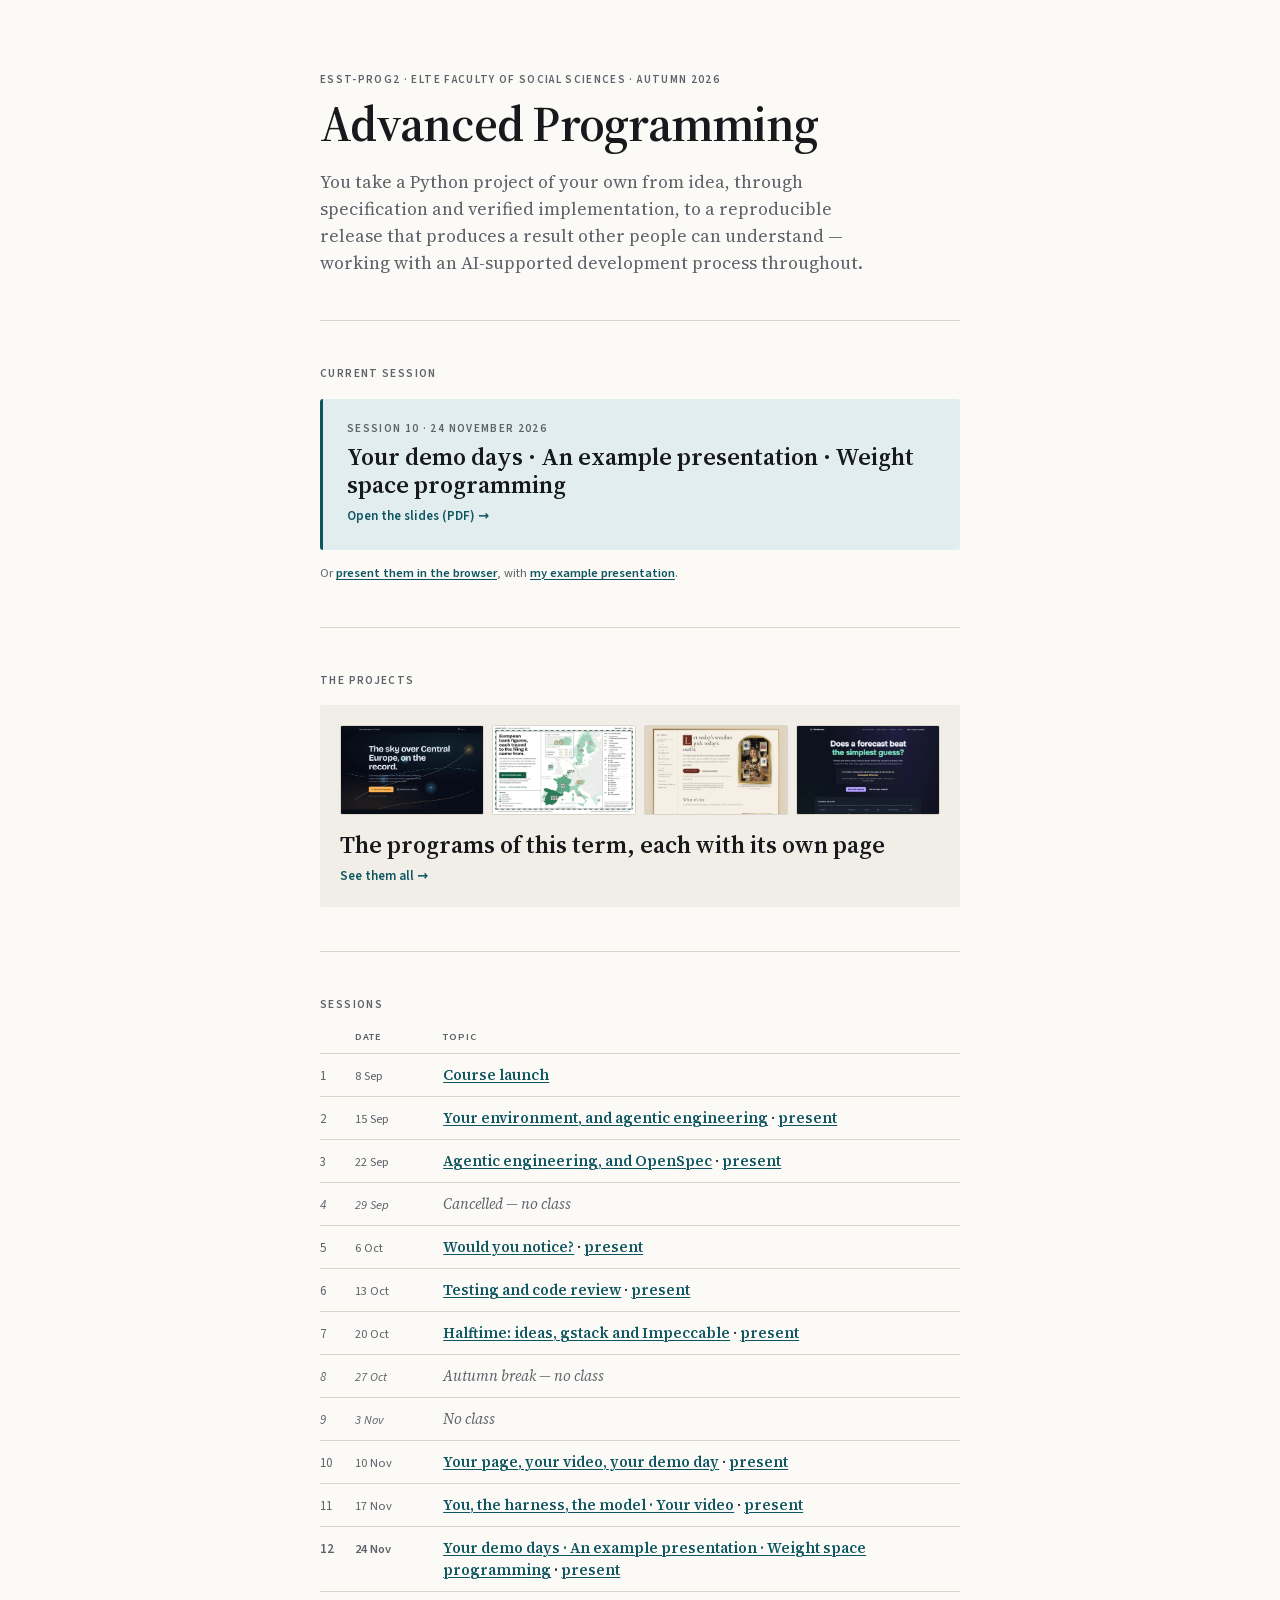
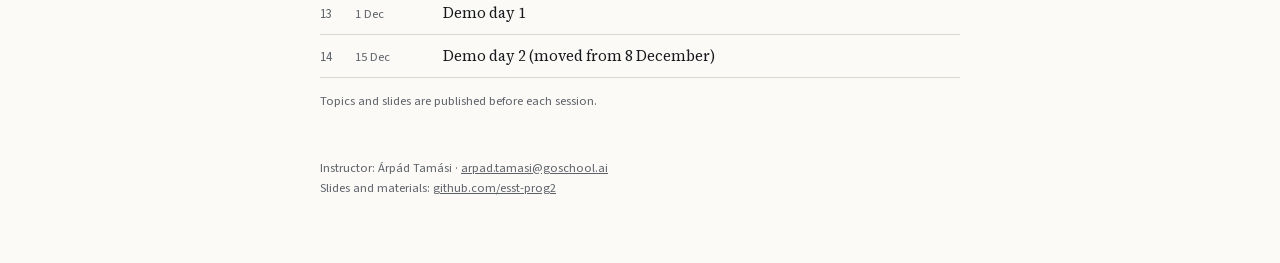
==== commit cfa0c1cb: "Session 10 slides: your demo days, an example presentation, weight space programming" ====
--- a/index.html
+++ b/index.html
@@ -87,12 +87,12 @@
   <hr>
 
   <h2>Current session</h2>
-  <a class="most" href="09.pdf">
-    <div class="jelzes">Session 9 · 17 November 2026</div>
-    <div class="cim">You, the harness, the model · Your video</div>
+  <a class="most" href="10.pdf">
+    <div class="jelzes">Session 10 · 24 November 2026</div>
+    <div class="cim">Your demo days · An example presentation · Weight space programming</div>
     <div class="nyil">Open the slides (PDF) →</div>
   </a>
-  <p class="megj">Or <a class="dia" href="09.html">present them in the browser</a>.</p>
+  <p class="megj">Or <a class="dia" href="10.html">present them in the browser</a>, with <a class="dia" href="10-blindspot.html">my example presentation</a>.</p>
 
   <hr>
 
@@ -124,10 +124,10 @@
       <tr class="szunet"><td>8</td><td class="datum">27 Oct</td><td>Autumn break — no class</td></tr>
       <tr class="szunet"><td>9</td><td class="datum">3 Nov</td><td>No class</td></tr>
       <tr><td>10</td><td class="datum">10 Nov</td><td><a class="dia" href="08.pdf">Your page, your video, your demo day</a> · <a class="dia" href="08.html">present</a></td></tr>
-      <tr class="most-sor"><td>11</td><td class="datum">17 Nov</td><td><a class="dia" href="09.pdf">You, the harness, the model · Your video</a> · <a class="dia" href="09.html">present</a></td></tr>
-      <tr><td>12</td><td class="datum">24 Nov</td><td></td></tr>
-      <tr><td>13</td><td class="datum">1 Dec</td><td></td></tr>
-      <tr><td>14</td><td class="datum">8 Dec</td><td></td></tr>
+      <tr><td>11</td><td class="datum">17 Nov</td><td><a class="dia" href="09.pdf">You, the harness, the model · Your video</a> · <a class="dia" href="09.html">present</a></td></tr>
+      <tr class="most-sor"><td>12</td><td class="datum">24 Nov</td><td><a class="dia" href="10.pdf">Your demo days · An example presentation · Weight space programming</a> · <a class="dia" href="10.html">present</a></td></tr>
+      <tr><td>13</td><td class="datum">1 Dec</td><td>Demo day 1</td></tr>
+      <tr><td>14</td><td class="datum">15 Dec</td><td>Demo day 2 (moved from 8 December)</td></tr>
     </tbody>
   </table>
   <p class="megj">Topics and slides are published before each session.</p>
